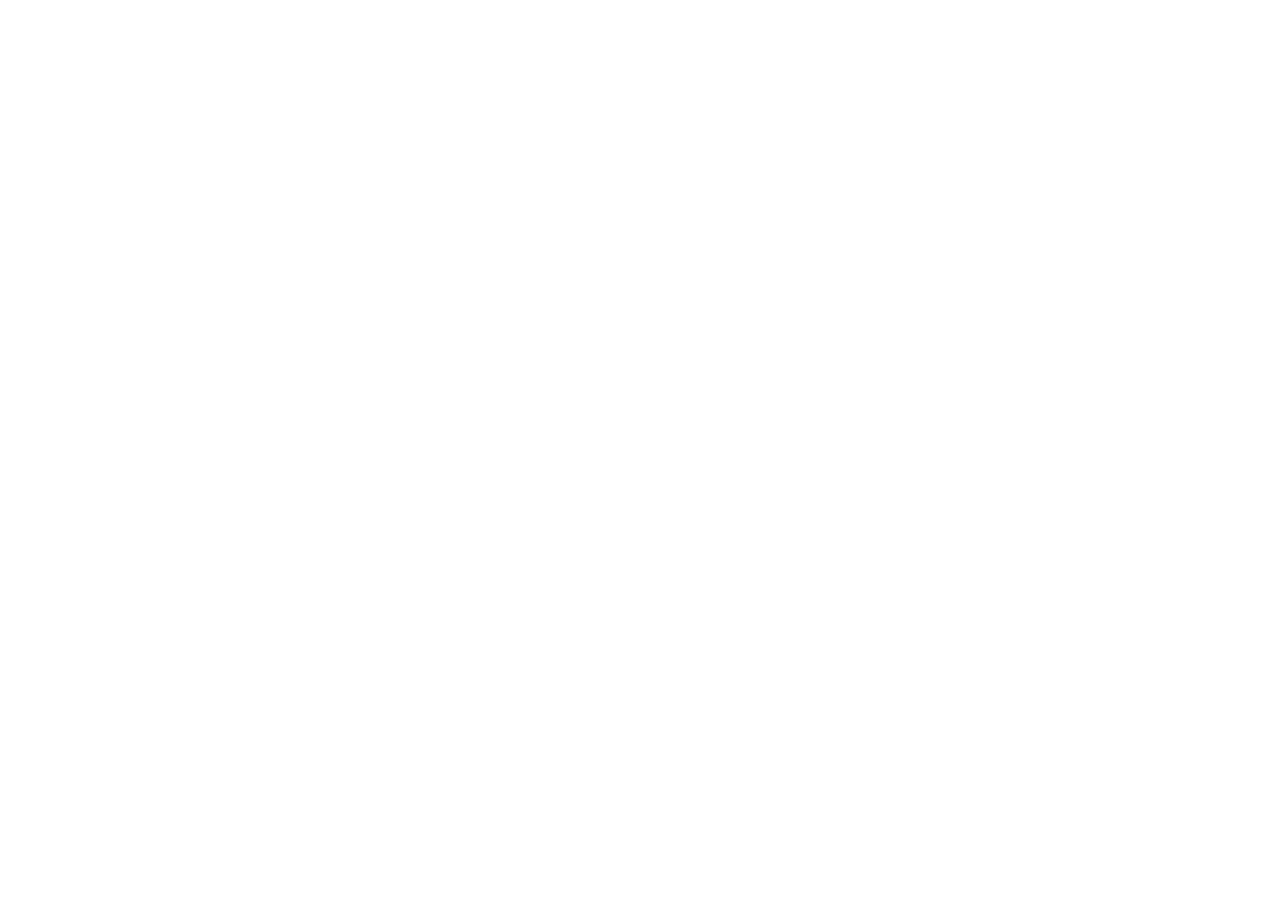
==== Proyecto-Final-Jennifer/index.html @ 08806b22 "Se creó el documento del proyecto final" ====
<!DOCTYPE html>
<html lang="en">
<head>
    <meta charset="UTF-8">
    <meta name="viewport" content="width=device-width, initial-scale=1.0">
    <title>Proyecto Final Jennifer</title>
</head>
<body>
    
</body>
</html>
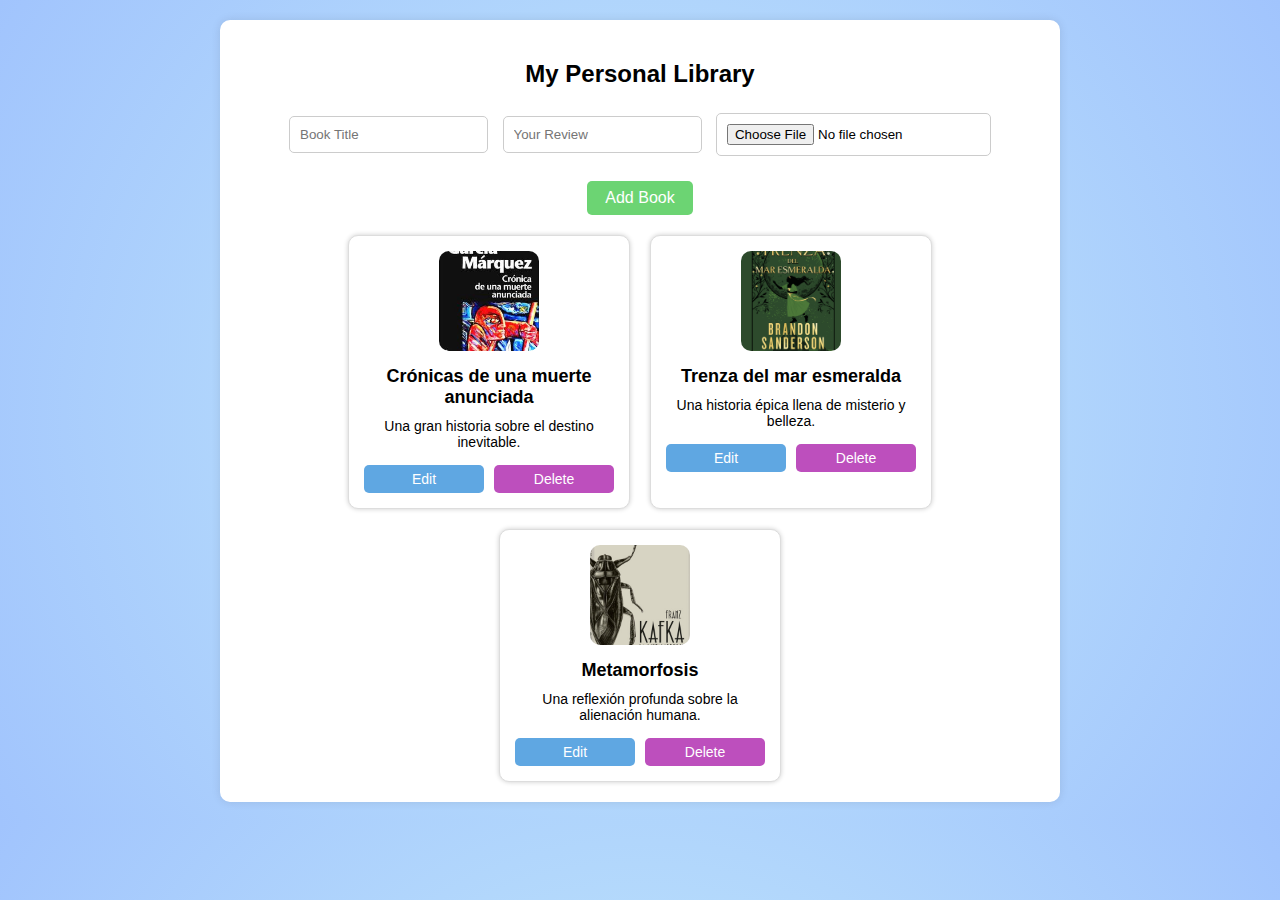
==== commit cfa89e01: "Adelanto del Proyecto" ====
--- a/Proyecto-Final-Jennifer/index.html
+++ b/Proyecto-Final-Jennifer/index.html
@@ -3,9 +3,32 @@
 <head>
     <meta charset="UTF-8">
     <meta name="viewport" content="width=device-width, initial-scale=1.0">
-    <title>Proyecto Final Jennifer</title>
+    <title>My Personal Library</title>
+    <link rel="stylesheet" href="styles.css">
 </head>
 <body>
+    <div class="container">
+        <div class="animated zoomIn">
+            <h2>My Personal Library</h2>
+        </div>
+        <form id="book-form">
+            <input type="text" id="book-title" placeholder="Book Title" required>
+            <input type="text" id="book-review" placeholder="Your Review" required>
+            <input type="file" id="book-image" accept="image/*">
+            <button type="submit" class="add">Add Book</button>
+        </form>
+        <div id="book-list" class="book-list"></div>
+    </div>
+    <div id="edit-modal" class="modal">
+        <div class="modal-content">
+            <span class="close">&times;</span>
+            <h2>Edit Book</h2>
+            <input type="text" id="edit-title" placeholder="New Title">
+            <input type="text" id="edit-review" placeholder="New Review">
+            <button id="save-edit">Save</button>
+        </div>
+    </div>
     
+    <script src="script.js"></script>
 </body>
 </html>--- a/Proyecto-Final-Jennifer/styles.css
+++ b/Proyecto-Final-Jennifer/styles.css
@@ -0,0 +1,197 @@
+body {
+    font-family: sans-serif, Arial;
+    background-color: #f5f5f5;
+    text-align: center;
+    margin: 0;
+    padding: 0;
+}
+
+body {
+    background: radial-gradient(circle, #c2e9fb, #a1c4fd);
+}
+
+.container {
+    max-width: 800px;
+    margin: 20px auto;
+    background: white;
+    padding: 20px;
+    border-radius: 10px;
+    box-shadow: 0px 0px 10px rgba(0, 0, 0, 0.1);
+}
+
+h1 {
+    font-size: 24px;
+    margin-bottom: 20px;
+}
+
+input {
+    padding: 10px;
+    margin: 5px;
+    border: 1px solid #ccc;
+    border-radius: 5px;
+}
+
+button {
+    padding: 10px 15px;
+    border: none;
+    border-radius: 5px;
+    cursor: pointer;
+    font-size: 14px;
+}
+
+button.add {
+    background-color: #6cd473;
+    color: white;
+    padding: 8px 18px;
+    font-size: 16px;
+    margin: 20px;
+    border: none;
+    cursor: pointer;
+    transition: transform 0.2s ease-in-out;
+}
+
+button.add:hover {
+    transform: scale(1.1);
+}
+
+.book-list {
+    display: flex;
+    flex-wrap: wrap;
+    gap: 20px;
+    justify-content: center;
+}
+
+.book-card {
+    background: white;
+    padding: 15px;
+    width: 250px;
+    border-radius: 10px;
+    box-shadow: 0px 0px 5px rgba(0, 0, 0, 0.2);
+    display: flex;
+    flex-direction: column;
+    align-items: center;
+    text-align: center;
+    border: 1px solid #ddd;
+}
+
+.book-card img {
+    width: 100px;
+    height: 100px;
+    object-fit: cover;
+    border-radius: 10px;
+    margin-bottom: 10px;
+}
+
+.book-card h2 {
+    margin: 5px 0;
+    font-size: 18px;
+}
+
+.book-card p {
+    margin: 5px 0;
+    font-size: 14px;
+}
+
+.button-container {
+    display: flex;
+    justify-content: space-between;
+    width: 100%;
+    margin-top: 10px;
+}
+
+button {
+    padding: 6px 9px;
+}
+
+button.edit {
+    background-color: #5fa7e2;
+    color: white;
+    flex: 1;
+    margin-right: 5px;
+}
+
+button.delete {
+    background-color: #bd4fbd;
+    color: white;
+    flex: 1;
+    margin-left: 5px;
+}
+
+button.edit, button.delete {
+    transition: transform 0.2s ease-in-out;
+}
+
+button.edit:hover, button.delete:hover {
+    transform: scale(1.1);
+}
+
+.modal {
+    display: none;
+    position: fixed;
+    z-index: 1000;
+    left: 0;
+    top: 0;
+    width: 100%;
+    height: 100%;
+    background-color: rgba(0, 0, 0, 0.5);
+    display: flex;
+    justify-content: center;
+    align-items: center;
+}
+
+.modal-content {
+    background: white;
+    padding: 20px;
+    border-radius: 10px;
+    width: 300px;
+    text-align: center;
+    box-shadow: 0px 0px 10px rgba(0, 0, 0, 0.3);
+}
+
+.close {
+    position: absolute;
+    right: 20px;
+    top: 10px;
+    font-size: 20px;
+    cursor: pointer;
+}
+
+#edit-modal {
+    display: none; 
+}
+
+@-webkit-keyframes zoomIn {
+    from {
+      opacity: 0;
+      -webkit-transform: scale3d(0.3, 0.3, 0.3);
+      transform: scale3d(0.3, 0.3, 0.3);
+    }
+  
+    50% {
+      opacity: 1;
+    }
+  }
+  
+  @keyframes zoomIn {
+    from {
+      opacity: 0;
+      -webkit-transform: scale3d(0.3, 0.3, 0.3);
+      transform: scale3d(0.3, 0.3, 0.3);
+    }
+  
+    50% {
+      opacity: 1;
+    }
+  }
+  
+  .zoomIn {
+    -webkit-animation-name: zoomIn;
+    animation-name: zoomIn;
+  }
+  
+  .animated {
+    -webkit-animation-duration: 1s;
+    animation-duration: 1s;
+    -webkit-animation-fill-mode: both;
+    animation-fill-mode: both;
+  }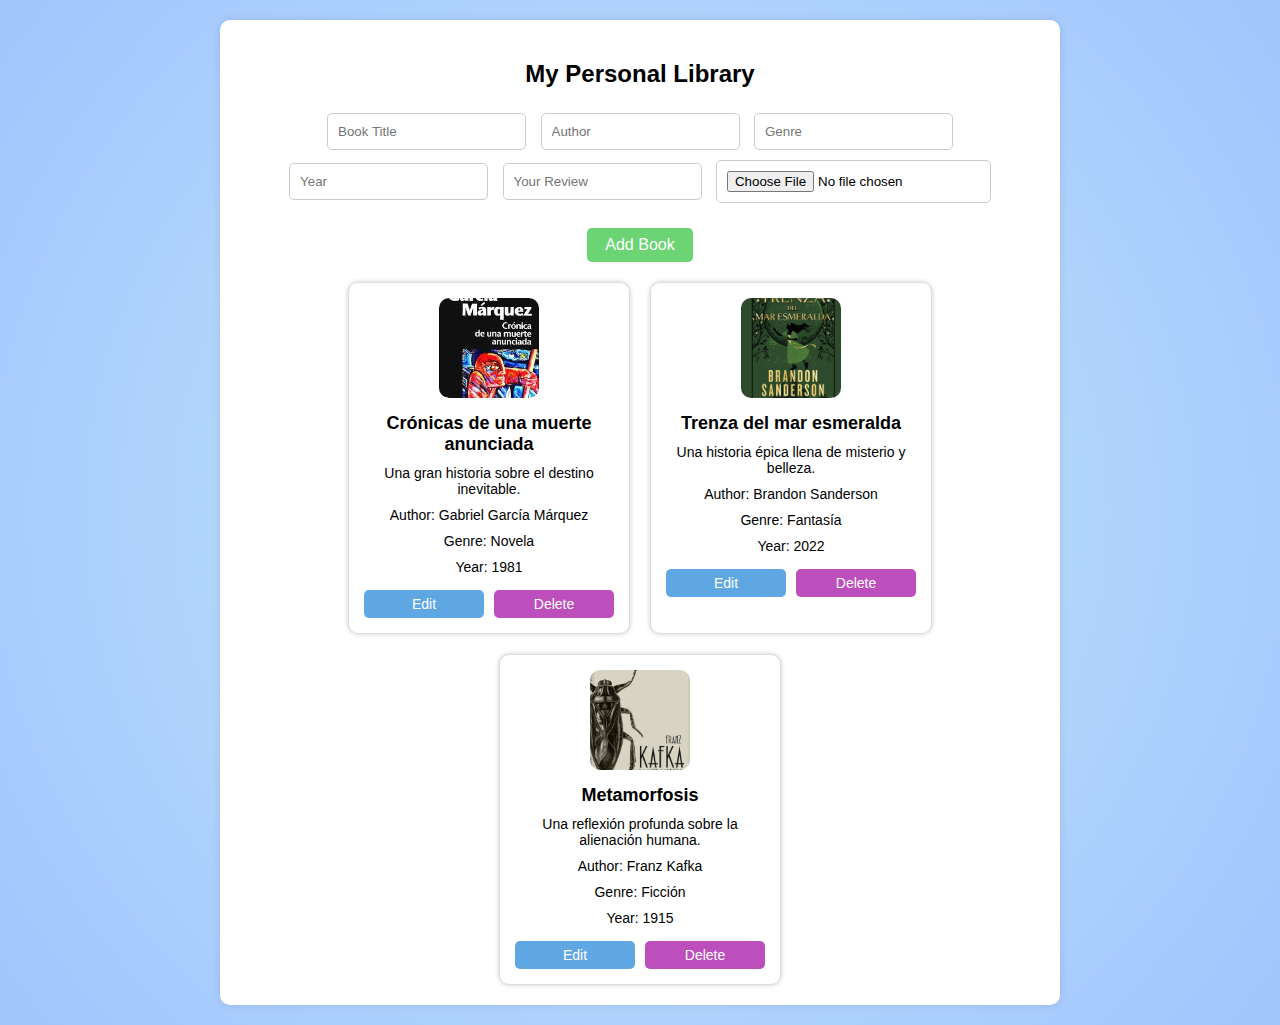
==== commit f31dd13c: "Terminado, falta documentación interna." ====
--- a/Proyecto-Final-Jennifer/index.html
+++ b/Proyecto-Final-Jennifer/index.html
@@ -13,6 +13,9 @@
         </div>
         <form id="book-form">
             <input type="text" id="book-title" placeholder="Book Title" required>
+            <input type="text" id="book-author" placeholder="Author" required>
+            <input type="text" id="book-genre" placeholder="Genre" required>
+            <input type="text" id="book-year" placeholder="Year" required>
             <input type="text" id="book-review" placeholder="Your Review" required>
             <input type="file" id="book-image" accept="image/*">
             <button type="submit" class="add">Add Book</button>
@@ -24,6 +27,9 @@
             <span class="close">&times;</span>
             <h2>Edit Book</h2>
             <input type="text" id="edit-title" placeholder="New Title">
+            <input type="text" id="edit-author" placeholder="New Author">
+            <input type="text" id="edit-genre" placeholder="New Genre">
+            <input type="text" id="edit-year" placeholder="New Year">
             <input type="text" id="edit-review" placeholder="New Review">
             <button id="save-edit">Save</button>
         </div>
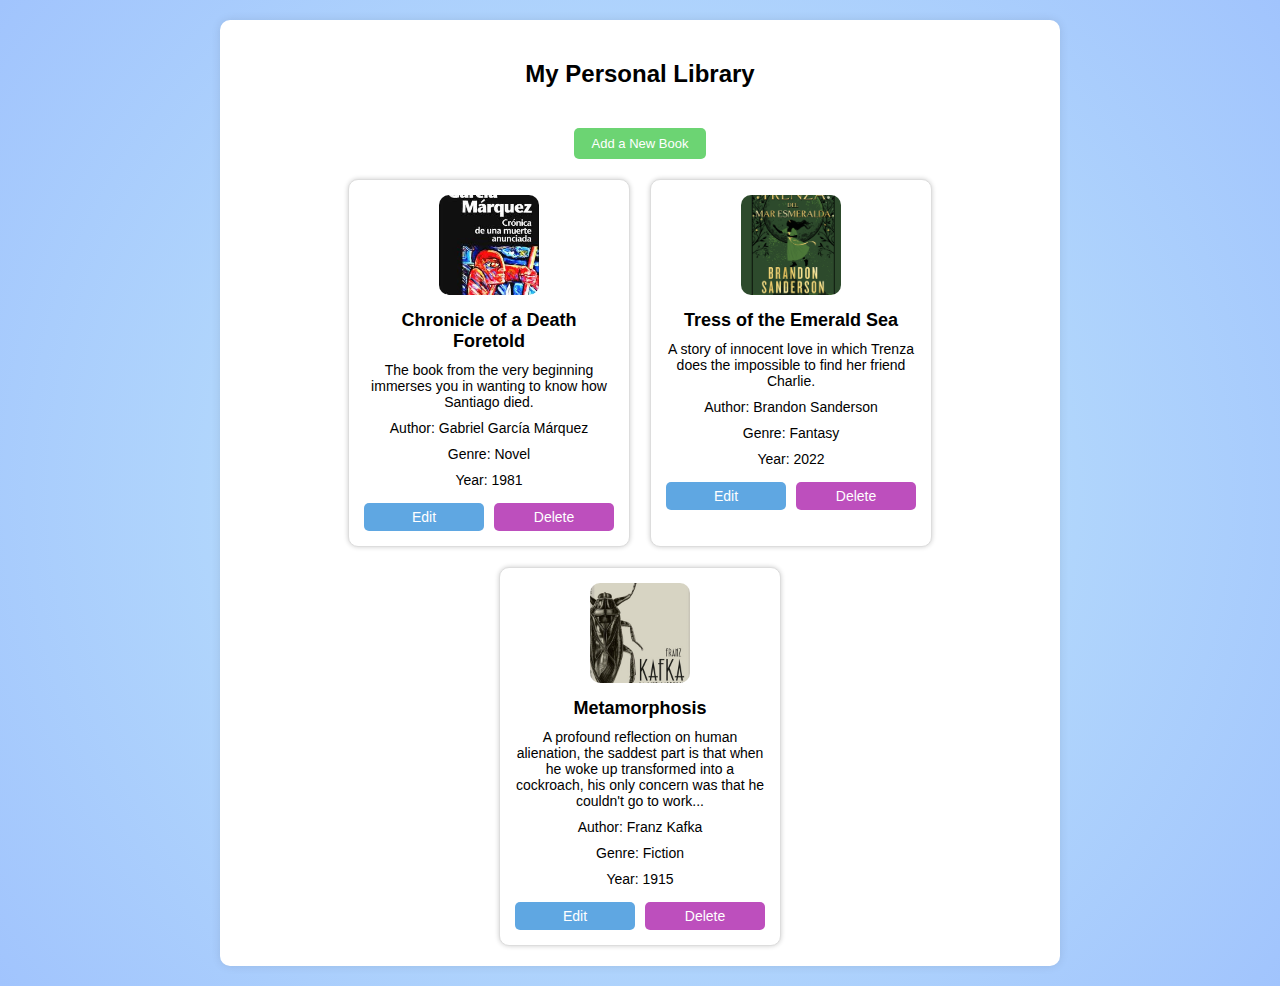
==== commit c07a9a27: "Terminado" ====
--- a/Proyecto-Final-Jennifer/index.html
+++ b/Proyecto-Final-Jennifer/index.html
@@ -11,15 +11,18 @@
         <div class="animated zoomIn">
             <h2>My Personal Library</h2>
         </div>
-        <form id="book-form">
+        <button id="toggle-form" class="butttom">Add a New Book</button>
+
+        <form id="book-form" style="display: none;">
             <input type="text" id="book-title" placeholder="Book Title" required>
             <input type="text" id="book-author" placeholder="Author" required>
             <input type="text" id="book-genre" placeholder="Genre" required>
             <input type="text" id="book-year" placeholder="Year" required>
             <input type="text" id="book-review" placeholder="Your Review" required>
             <input type="file" id="book-image" accept="image/*">
-            <button type="submit" class="add">Add Book</button>
+            <button type="submit" class="add">Save</button>
         </form>
+
         <div id="book-list" class="book-list"></div>
     </div>
     <div id="edit-modal" class="modal">
@@ -34,7 +37,6 @@
             <button id="save-edit">Save</button>
         </div>
     </div>
-    
     <script src="script.js"></script>
 </body>
 </html>--- a/Proyecto-Final-Jennifer/styles.css
+++ b/Proyecto-Final-Jennifer/styles.css
@@ -40,18 +40,33 @@
 }
 
 button.add {
-    background-color: #6cd473;
+    background-color: #4ec156;
     color: white;
     padding: 8px 18px;
-    font-size: 16px;
+    font-size: 13px;
     margin: 20px;
     border: none;
     cursor: pointer;
     transition: transform 0.2s ease-in-out;
 }
 
+button.butttom {
+    background-color: #6cd473;
+    color: white;
+    padding: 8px 18px;
+    font-size: 13px;
+    margin: 20px;
+    border: none;
+    cursor: pointer;
+    transition: transform 0.2s ease-in-out;
+}
+
 button.add:hover {
     transform: scale(1.1);
+}
+
+button.butttom:hover {
+    transform: scale(1.2);
 }
 
 .book-list {
